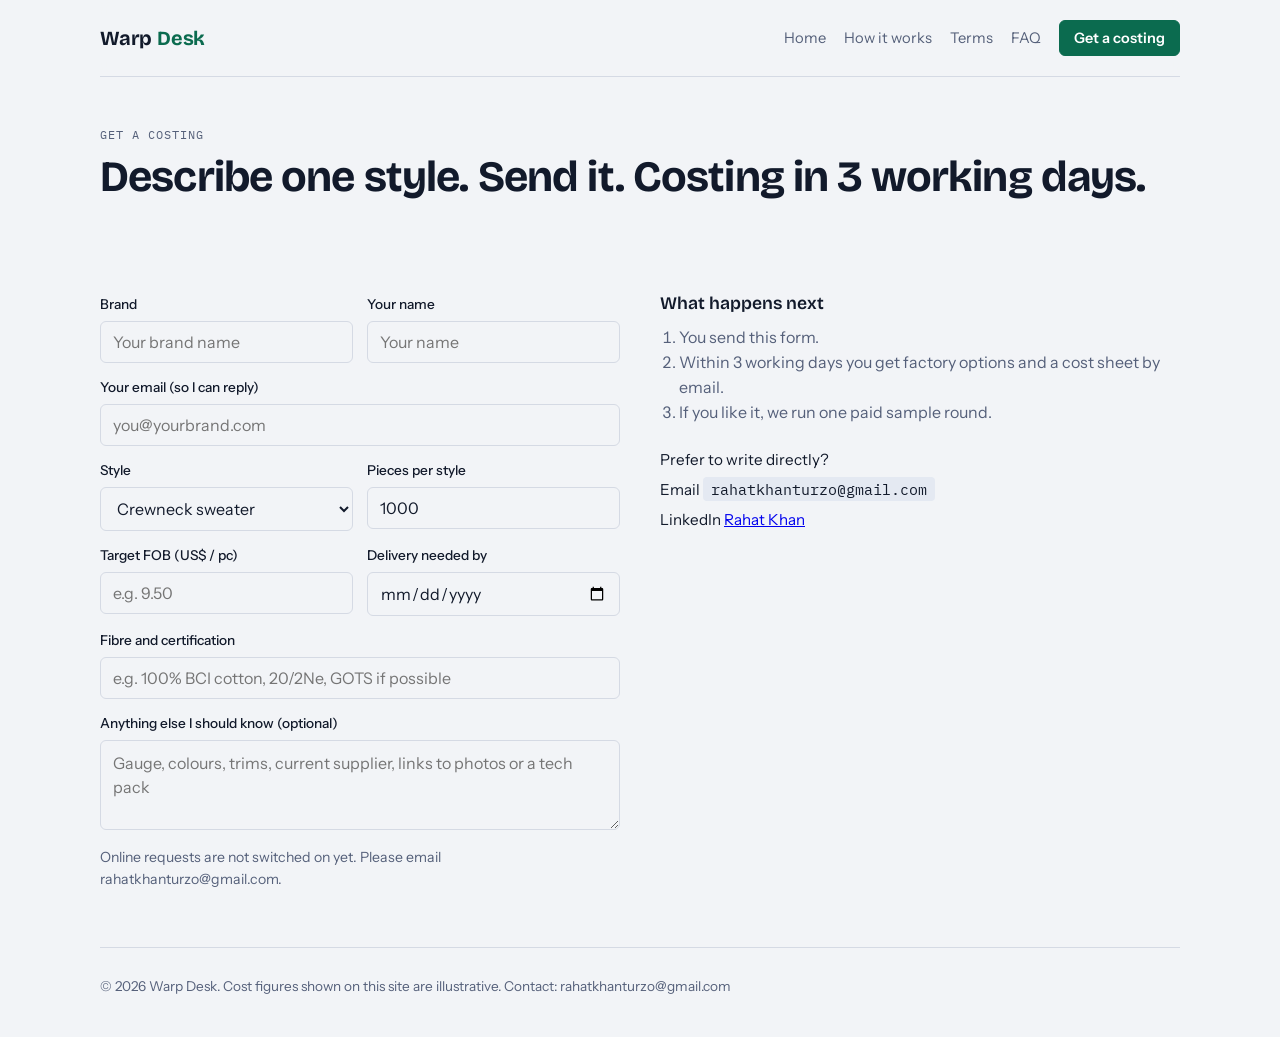
==== contact.html @ 583fd415 "Add files via upload" ====
<!doctype html>
<html lang="en">
<head>
<meta charset="utf-8">
<meta name="viewport" content="width=device-width,initial-scale=1,viewport-fit=cover">
<title>Get a free costing | Bangladesh knitwear sourcing | 7veins</title>
<meta name="description" content="Send a brief for one knitwear style and get factory options and a cost sheet by email.">
<meta property="og:type" content="website">
<meta property="og:site_name" content="7veins">
<meta property="og:title" content="Get a free costing | Bangladesh knitwear sourcing | 7veins">
<meta property="og:description" content="Send a brief for one knitwear style and get factory options and a cost sheet by email.">
<link rel="stylesheet" href="https://fonts.googleapis.com/css2?family=Bricolage+Grotesque:opsz,wght@12..96,500;12..96,700&family=Instrument+Sans:wght@400;500;600&family=IBM+Plex+Mono:wght@400;500&display=swap">
<link rel="stylesheet" href="style.css">
</head>
<body data-title="Get a costing">
<div class="wrap">
<header id="site-header"></header>
<main>
<div class="pagehead"><p class="eyebrow">Get a costing</p><h1 style="margin-top:10px">Describe one style. Send it. Costing in <span data-s="costingTime"></span>.</h1></div>
<section>
  <div class="two">
    <div>
      <div class="form">
        <div><label for="f-brand">Brand</label><input id="f-brand" type="text" placeholder="Your brand name"></div>
        <div><label for="f-name">Your name</label><input id="f-name" type="text" placeholder="Your name"></div>
        <div class="full"><label for="f-email">Your email (so I can reply)</label><input id="f-email" type="email" placeholder="you@yourbrand.com" autocomplete="email"></div>
        <div><label for="f-style">Style</label>
          <select id="f-style"><option>Crewneck sweater</option><option>Cardigan</option><option>T-shirt</option><option>Polo</option><option>Hoodie</option><option>Other knit</option></select></div>
        <div><label for="f-qty">Pieces per style</label><input id="f-qty" type="number" min="500" step="100" value="1000" inputmode="numeric"></div>
        <div><label for="f-fob">Target FOB (US$ / pc)</label><input id="f-fob" type="number" min="0" step="0.1" placeholder="e.g. 9.50" inputmode="decimal"></div>
        <div><label for="f-date">Delivery needed by</label><input id="f-date" type="date"></div>
        <input type="text" id="f-gotcha" tabindex="-1" autocomplete="off" aria-hidden="true" style="position:absolute;left:-9999px">
        <div class="full"><label for="f-fibre">Fibre and certification</label><input id="f-fibre" type="text" placeholder="e.g. 100% BCI cotton, 20/2Ne, GOTS if possible"></div>
        <div class="full"><label for="f-notes">Anything else I should know (optional)</label><textarea id="f-notes" style="min-height:90px;font-family:var(--body);font-size:1rem" placeholder="Gauge, colours, trims, current supplier, links to photos or a tech pack"></textarea></div>
      </div>
      <div class="row"><button class="btn" id="send" type="button" hidden>Send request</button><span class="status" id="st" role="status"></span></div>
    </div>
    <div>
      <h3>What happens next</h3>
      <ol style="color:var(--muted);padding-left:1.2em;margin:12px 0 0">
        <li>You send this form.</li>
        <li>Within <span data-s="costingTime"></span> you get factory options and a cost sheet by email.</li>
        <li>If you like it, we run one paid sample round.</li>
      </ol>
      <div class="contact">
        <span>Prefer to write directly?</span>
        <span>Email <code data-s="email"></code></span>
        <span id="wa" hidden>WhatsApp <code data-s="whatsapp"></code></span>
        <span>LinkedIn <a id="li" target="_blank" rel="noopener"></a></span>
      </div>
    </div>
  </div>
</section>
</main>
<footer id="site-footer"></footer>
</div>
<script src="settings.js"></script>
<script src="site.js"></script>
</body>
</html>
---- style.css ----
/* Layout: a costing-sheet page. Hero pairs the pitch with a live example cost sheet; sections follow the order of a real sourcing job. */
:root{
  --bg:#F2F4F7; --surface:#FFFFFF; --fg:#121A2B; --muted:#55607A; --line:#D5DAE4;
  --indigo:#23386B; --accent:#0B6B4F; --accent-fg:#FFFFFF; --soft:#E4E9F2;
  --display:'Bricolage Grotesque','Helvetica Neue',Arial,sans-serif;
  --body:'Instrument Sans','Helvetica Neue',Arial,sans-serif;
  --mono:'IBM Plex Mono',ui-monospace,Menlo,Consolas,monospace;
}
@media (prefers-color-scheme:dark){:root:not([data-theme="light"]){
  --bg:#0E1422; --surface:#161E31; --fg:#E7EBF3; --muted:#9AA6C0; --line:#2A3550;
  --indigo:#9DB4F0; --accent:#3FBF93; --accent-fg:#06281D; --soft:#1D2740; color-scheme:dark}}
:root[data-theme="dark"]{
  --bg:#0E1422; --surface:#161E31; --fg:#E7EBF3; --muted:#9AA6C0; --line:#2A3550;
  --indigo:#9DB4F0; --accent:#3FBF93; --accent-fg:#06281D; --soft:#1D2740; color-scheme:dark}
*{box-sizing:border-box}
:root{color-scheme:light}
img{max-width:100%}
[hidden]{display:none!important}
body{background:var(--bg);color:var(--fg);font-family:var(--body);font-size:16px;line-height:1.55;
  padding-left:max(16px,env(safe-area-inset-left,0px));padding-right:max(16px,env(safe-area-inset-right,0px));padding-block:0;margin:0}
.wrap{max-width:1080px;margin:0 auto}
h1,h2,h3{font-family:var(--display);line-height:1.1;text-wrap:balance;margin:0}
h1{font-size:clamp(2.2rem,5.4vw,3.6rem);font-weight:700;letter-spacing:-.02em}
h2{font-size:clamp(1.5rem,3vw,2.1rem);font-weight:700;letter-spacing:-.01em}
h3{font-size:1.1rem;font-weight:600}
p{margin:0}
.eyebrow{font-family:var(--mono);font-size:.78rem;letter-spacing:.08em;text-transform:uppercase;color:var(--muted)}
header.top{display:flex;flex-wrap:wrap;justify-content:space-between;align-items:center;gap:12px 16px;padding-block:20px;border-bottom:1px solid var(--line)}
.logo{font-family:var(--display);font-weight:700;font-size:1.25rem;letter-spacing:-.01em}
.logo span{color:var(--accent)}
nav{display:flex;flex-wrap:wrap;align-items:center;gap:8px 18px}
nav a{color:var(--muted);text-decoration:none;font-size:.92rem}
nav a.active{color:var(--fg);font-weight:600}
nav a.btn{padding:8px 14px;font-size:.9rem;color:var(--accent-fg)}
nav a.btn:hover,nav a.btn:focus-visible{color:var(--accent-fg)}
nav a:hover,nav a:focus-visible{color:var(--fg)}
.hero{display:grid;grid-template-columns:1.05fr 1fr;gap:40px;padding-block:56px 64px;align-items:start}
.hero .lead{margin-top:20px;font-size:1.12rem;color:var(--muted);max-width:34em}
.hero .cta{margin-top:28px;display:flex;gap:12px;flex-wrap:wrap}
.btn{display:inline-block;font:600 .98rem var(--body);padding:12px 20px;border-radius:6px;border:1px solid var(--accent);background:var(--accent);color:var(--accent-fg);text-decoration:none;cursor:pointer}
.btn.ghost{background:transparent;color:var(--fg);border-color:var(--line)}
.btn:focus-visible,input:focus-visible,select:focus-visible,textarea:focus-visible,a:focus-visible{outline:2px solid var(--accent);outline-offset:2px}
.facts{margin-top:32px;display:flex;gap:28px;flex-wrap:wrap}
.facts div{font-family:var(--mono);font-size:.82rem;color:var(--muted)}
.facts b{display:block;font-family:var(--display);font-size:1.5rem;color:var(--fg);font-weight:700}
.sheet{background:var(--surface);border:1px solid var(--line);border-radius:8px;padding:20px;min-width:0}
.sheet h3{font-family:var(--mono);font-size:.8rem;font-weight:500;letter-spacing:.06em;text-transform:uppercase;color:var(--muted)}
.sheet .style{margin:6px 0 14px;font-family:var(--display);font-weight:600;font-size:1.15rem}
.tw{overflow-x:auto}
table{width:100%;border-collapse:collapse;font-size:.92rem}
th,td{padding:9px 8px;text-align:left;border-bottom:1px solid var(--line);vertical-align:top}
th{font-weight:600;color:var(--muted);font-size:.8rem}
td.n,th.n{text-align:right;font-family:var(--mono);font-variant-numeric:tabular-nums;white-space:nowrap}
tr.total td{border-bottom:0;border-top:2px solid var(--fg);font-weight:600}
.qty{display:flex;align-items:center;gap:10px;margin-top:14px;flex-wrap:wrap;font-size:.92rem}
.qty input{width:110px}
.ov{font-family:var(--mono);font-variant-numeric:tabular-nums;font-weight:500}
.note{margin-top:12px;font-size:.8rem;color:var(--muted)}
input,select,textarea{font:400 1rem var(--body);color:var(--fg);background:var(--bg);border:1px solid var(--line);border-radius:6px;padding:10px 12px;width:100%}
textarea{min-height:170px;font-family:var(--mono);font-size:.88rem;line-height:1.5}
label{display:block;font-size:.85rem;font-weight:500;margin-bottom:6px}
section{padding-block:56px;border-top:1px solid var(--line)}
section>.eyebrow{margin-bottom:10px}
.grid4{display:grid;grid-template-columns:repeat(4,1fr);gap:20px;margin-top:28px}
.grid4>div{min-width:0}
.grid4 p{color:var(--muted);margin-top:8px;font-size:.95rem}
.grid4 h3{padding-top:12px;border-top:2px solid var(--indigo)}
ol.steps{list-style:none;margin:28px 0 0;padding:0;display:grid;gap:0;border:1px solid var(--line);border-radius:8px;background:var(--surface)}
ol.steps li{display:grid;grid-template-columns:150px 1fr 120px;gap:16px;padding:16px 20px;border-bottom:1px solid var(--line);align-items:baseline}
ol.steps li:last-child{border-bottom:0}
ol.steps b{font-family:var(--display);font-size:1.05rem}
ol.steps .t{font-family:var(--mono);font-size:.82rem;color:var(--muted);text-align:right}
ol.steps p{color:var(--muted);font-size:.95rem}
.two{display:grid;grid-template-columns:1fr 1fr;gap:40px;margin-top:28px}
.two>*{min-width:0}
.terms td:first-child{font-weight:600;width:38%}
.fit h3{margin-bottom:10px}
.fit ul{margin:0;padding-left:1.1em;color:var(--muted)}
.fit li{margin-bottom:6px}
.form{display:grid;grid-template-columns:1fr 1fr;gap:14px}
.form .full{grid-column:1/-1}
.out{margin-top:14px}
.row{display:flex;gap:10px;margin-top:10px;flex-wrap:wrap;align-items:center}
.status{font-size:.88rem;color:var(--muted)}
.contact{margin-top:24px;display:grid;gap:6px;font-size:.95rem}
.contact code{font-family:var(--mono);background:var(--soft);padding:2px 8px;border-radius:4px;user-select:all}
details{border-bottom:1px solid var(--line);padding:14px 0}
summary{cursor:pointer;font-weight:600}
details p{color:var(--muted);margin-top:8px}
footer{padding-block:28px 40px;border-top:1px solid var(--line);font-size:.85rem;color:var(--muted)}
@media (max-width:860px){
  .hero{grid-template-columns:1fr;padding-block:36px 44px}
  .grid4{grid-template-columns:1fr 1fr}
  .two{grid-template-columns:1fr;gap:28px}
  ol.steps li{grid-template-columns:1fr;gap:4px}
  ol.steps .t{text-align:left}
}
@media (max-width:520px){
  .grid4{grid-template-columns:1fr}
  .form{grid-template-columns:1fr}
}
@media (prefers-reduced-motion:no-preference){.btn{transition:filter .15s}.btn:hover{filter:brightness(1.08)}}

.pagehead{padding-block:48px 8px}
.pagehead h1{font-size:clamp(1.9rem,4.2vw,2.7rem)}
.pagehead .lead{margin-top:14px;color:var(--muted);font-size:1.08rem;max-width:36em}
.pagehead+section{border-top:0}
.linkcards{display:grid;grid-template-columns:repeat(3,1fr);gap:16px;margin-top:24px}
a.card{display:block;border:1px solid var(--line);background:var(--surface);border-radius:8px;padding:18px;text-decoration:none;color:inherit;min-width:0}
a.card:hover,a.card:focus-visible{border-color:var(--accent)}
a.card p{color:var(--muted);margin-top:6px;font-size:.93rem}
a.card .go{display:block;margin-top:12px;font-family:var(--mono);font-size:.82rem;color:var(--accent)}
.endcta{display:flex;gap:12px;flex-wrap:wrap;margin-top:28px}
@media (max-width:860px){.linkcards{grid-template-columns:1fr}}

/* ---------- motion and polish ---------- */
header.top{position:sticky;top:0;z-index:30;background:color-mix(in srgb,var(--bg) 90%,transparent);-webkit-backdrop-filter:blur(8px);backdrop-filter:blur(8px)}
header.top.scrolled{box-shadow:0 10px 24px -18px rgba(0,0,0,.45)}
nav a:not(.btn){position:relative}
nav a:not(.btn)::after{content:"";position:absolute;left:0;right:0;bottom:-5px;height:2px;background:var(--accent);transform:scaleX(0);transform-origin:left}
nav a:not(.btn):hover::after,nav a:not(.btn):focus-visible::after,nav a.active::after{transform:scaleX(1)}
.hero{position:relative;isolation:isolate}
.veins-wrap{position:absolute;inset:0;overflow:hidden;pointer-events:none;z-index:-1}
.veins{width:100%;height:100%;display:block}
.veins path{fill:none;stroke:var(--accent);stroke-width:1.6;stroke-linecap:round;opacity:.24;stroke-dasharray:1}
@media (prefers-reduced-motion:no-preference){
  @keyframes rise{from{opacity:0;transform:translateY(16px)}to{opacity:1;transform:none}}
  @keyframes draw{to{stroke-dashoffset:0}}
  @keyframes rowin{from{opacity:0;transform:translateX(-8px)}to{opacity:1;transform:none}}
  .hero .eyebrow,.hero h1,.hero .lead,.hero .cta,.hero .facts,.hero .sheet,.pagehead>*{animation:rise .75s cubic-bezier(.2,.7,.2,1) both}
  .hero .eyebrow,.pagehead .eyebrow{animation-delay:.05s}
  .hero h1,.pagehead h1{animation-delay:.15s}
  .hero .lead,.pagehead .lead{animation-delay:.28s}
  .hero .cta{animation-delay:.4s}
  .hero .facts{animation-delay:.52s}
  .hero .sheet{animation-delay:.35s}
  .veins path{stroke-dashoffset:1;animation:draw 2.6s cubic-bezier(.4,0,.2,1) forwards;animation-delay:calc(var(--d,0)*1s)}
  .sheet tbody tr{animation:rowin .5s ease both;animation-delay:calc(.7s + var(--i,0)*.09s)}
  .rv{opacity:0;transform:translateY(20px);transition:opacity .7s ease,transform .7s cubic-bezier(.2,.7,.2,1)}
  .rv.in{opacity:1;transform:none}
  .btn{transition:transform .18s ease,filter .18s ease}
  .btn:hover{transform:translateY(-2px)}
  a.card{transition:transform .22s ease,border-color .22s ease,box-shadow .22s ease}
  a.card:hover,a.card:focus-visible{transform:translateY(-4px);box-shadow:0 16px 30px -22px rgba(0,0,0,.5)}
  nav a:not(.btn)::after{transition:transform .25s ease}
  header.top{transition:box-shadow .25s ease}
}
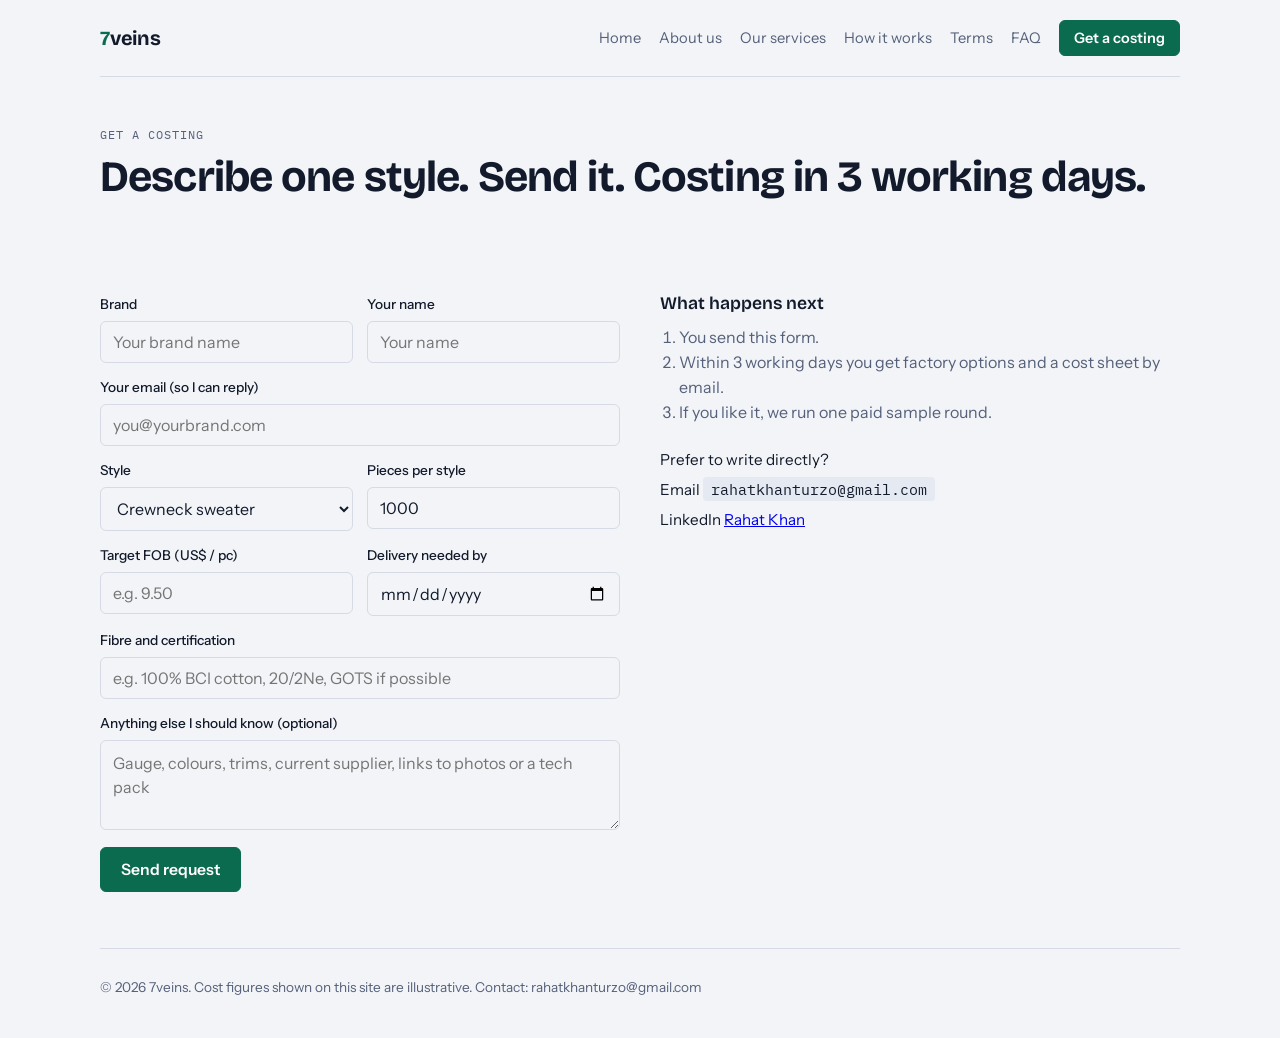
==== commit 5d930c89: "Add files via upload" ====
--- a/contact.html
+++ b/contact.html
@@ -3,6 +3,7 @@
 <head>
 <meta charset="utf-8">
 <meta name="viewport" content="width=device-width,initial-scale=1,viewport-fit=cover">
+<script>if(!(window.matchMedia&&matchMedia('(prefers-reduced-motion: reduce)').matches))document.documentElement.classList.add('m')</script>
 <title>Get a free costing | Bangladesh knitwear sourcing | 7veins</title>
 <meta name="description" content="Send a brief for one knitwear style and get factory options and a cost sheet by email.">
 <meta property="og:type" content="website">
--- a/style.css
+++ b/style.css
@@ -105,7 +105,7 @@
 .pagehead h1{font-size:clamp(1.9rem,4.2vw,2.7rem)}
 .pagehead .lead{margin-top:14px;color:var(--muted);font-size:1.08rem;max-width:36em}
 .pagehead+section{border-top:0}
-.linkcards{display:grid;grid-template-columns:repeat(3,1fr);gap:16px;margin-top:24px}
+.linkcards{display:grid;grid-template-columns:repeat(auto-fit,minmax(210px,1fr));gap:16px;margin-top:24px}
 a.card{display:block;border:1px solid var(--line);background:var(--surface);border-radius:8px;padding:18px;text-decoration:none;color:inherit;min-width:0}
 a.card:hover,a.card:focus-visible{border-color:var(--accent)}
 a.card p{color:var(--muted);margin-top:6px;font-size:.93rem}
@@ -127,21 +127,23 @@
   @keyframes rise{from{opacity:0;transform:translateY(16px)}to{opacity:1;transform:none}}
   @keyframes draw{to{stroke-dashoffset:0}}
   @keyframes rowin{from{opacity:0;transform:translateX(-8px)}to{opacity:1;transform:none}}
-  .hero .eyebrow,.hero h1,.hero .lead,.hero .cta,.hero .facts,.hero .sheet,.pagehead>*{animation:rise .75s cubic-bezier(.2,.7,.2,1) both}
-  .hero .eyebrow,.pagehead .eyebrow{animation-delay:.05s}
-  .hero h1,.pagehead h1{animation-delay:.15s}
-  .hero .lead,.pagehead .lead{animation-delay:.28s}
-  .hero .cta{animation-delay:.4s}
-  .hero .facts{animation-delay:.52s}
-  .hero .sheet{animation-delay:.35s}
   .veins path{stroke-dashoffset:1;animation:draw 2.6s cubic-bezier(.4,0,.2,1) forwards;animation-delay:calc(var(--d,0)*1s)}
-  .sheet tbody tr{animation:rowin .5s ease both;animation-delay:calc(.7s + var(--i,0)*.09s)}
+  .sheet tbody tr{animation:rowin .5s ease both;animation-delay:calc(1s + var(--i,0)*.09s)}
   .rv{opacity:0;transform:translateY(20px);transition:opacity .7s ease,transform .7s cubic-bezier(.2,.7,.2,1)}
   .rv.in{opacity:1;transform:none}
   .btn{transition:transform .18s ease,filter .18s ease}
   .btn:hover{transform:translateY(-2px)}
   a.card{transition:transform .22s ease,border-color .22s ease,box-shadow .22s ease}
+  a.card.rv{transition:opacity .7s ease,transform .7s cubic-bezier(.2,.7,.2,1)}
   a.card:hover,a.card:focus-visible{transform:translateY(-4px);box-shadow:0 16px 30px -22px rgba(0,0,0,.5)}
   nav a:not(.btn)::after{transition:transform .25s ease}
   header.top{transition:box-shadow .25s ease}
 }
+
+html.m main{opacity:0;animation:showmain 0s 2.5s forwards}
+html.m.ready main{opacity:1;animation:none}
+@keyframes showmain{to{opacity:1}}
+.svc td:first-child{font-weight:600;width:22%}
+.svc td:last-child{width:28%;color:var(--muted)}
+.grid4.three{grid-template-columns:repeat(3,1fr)}
+@media (max-width:860px){.grid4.three{grid-template-columns:1fr}}
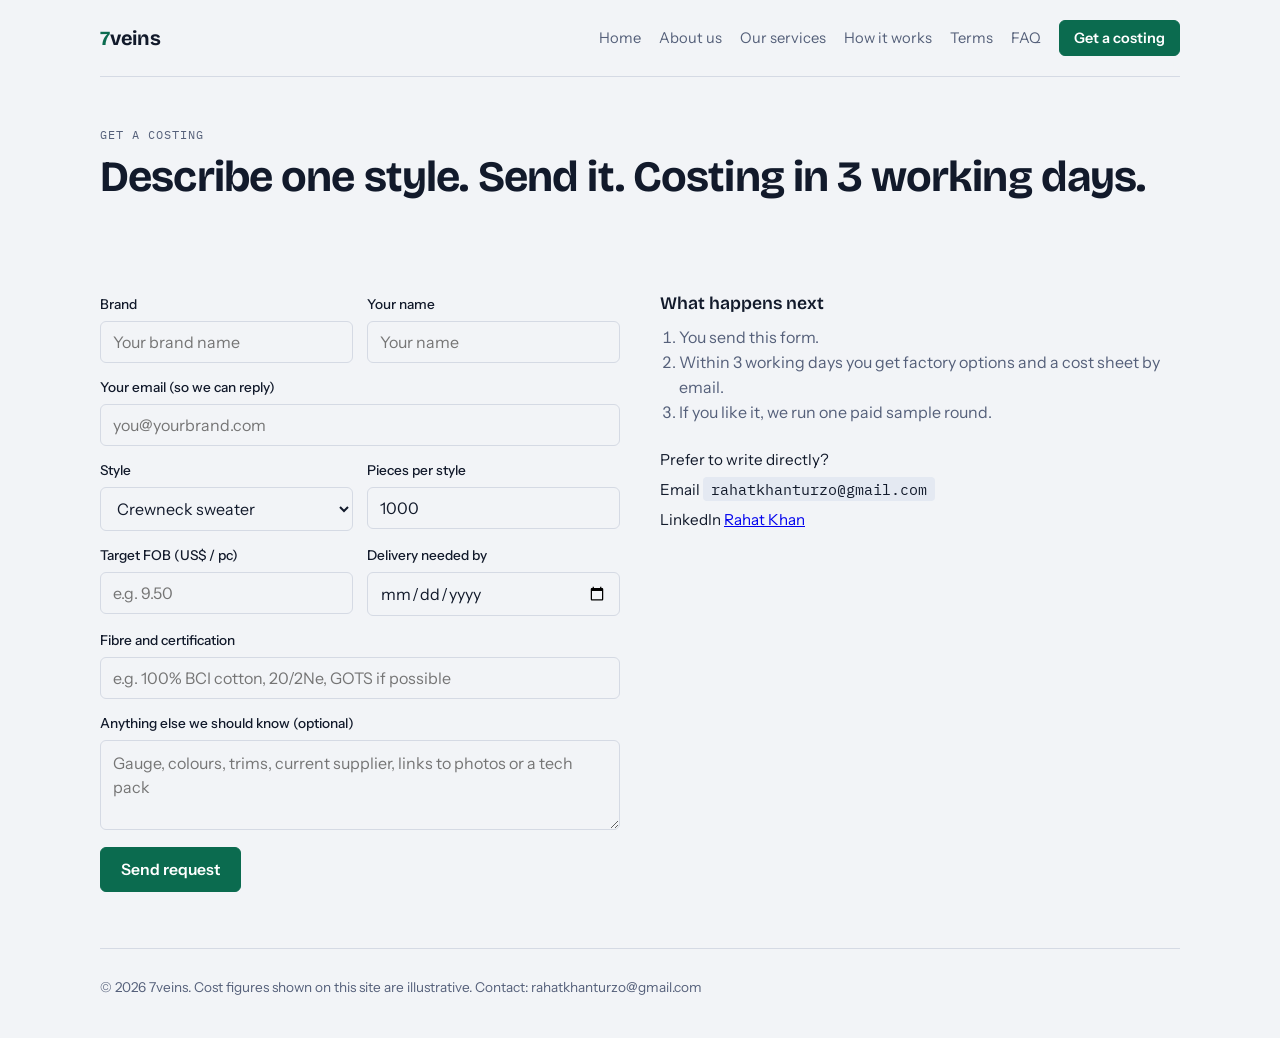
==== commit 59d48a65: "Add files via upload" ====
--- a/contact.html
+++ b/contact.html
@@ -24,7 +24,7 @@
       <div class="form">
         <div><label for="f-brand">Brand</label><input id="f-brand" type="text" placeholder="Your brand name"></div>
         <div><label for="f-name">Your name</label><input id="f-name" type="text" placeholder="Your name"></div>
-        <div class="full"><label for="f-email">Your email (so I can reply)</label><input id="f-email" type="email" placeholder="you@yourbrand.com" autocomplete="email"></div>
+        <div class="full"><label for="f-email">Your email (so we can reply)</label><input id="f-email" type="email" placeholder="you@yourbrand.com" autocomplete="email"></div>
         <div><label for="f-style">Style</label>
           <select id="f-style"><option>Crewneck sweater</option><option>Cardigan</option><option>T-shirt</option><option>Polo</option><option>Hoodie</option><option>Other knit</option></select></div>
         <div><label for="f-qty">Pieces per style</label><input id="f-qty" type="number" min="500" step="100" value="1000" inputmode="numeric"></div>
@@ -32,7 +32,7 @@
         <div><label for="f-date">Delivery needed by</label><input id="f-date" type="date"></div>
         <input type="text" id="f-gotcha" tabindex="-1" autocomplete="off" aria-hidden="true" style="position:absolute;left:-9999px">
         <div class="full"><label for="f-fibre">Fibre and certification</label><input id="f-fibre" type="text" placeholder="e.g. 100% BCI cotton, 20/2Ne, GOTS if possible"></div>
-        <div class="full"><label for="f-notes">Anything else I should know (optional)</label><textarea id="f-notes" style="min-height:90px;font-family:var(--body);font-size:1rem" placeholder="Gauge, colours, trims, current supplier, links to photos or a tech pack"></textarea></div>
+        <div class="full"><label for="f-notes">Anything else we should know (optional)</label><textarea id="f-notes" style="min-height:90px;font-family:var(--body);font-size:1rem" placeholder="Gauge, colours, trims, current supplier, links to photos or a tech pack"></textarea></div>
       </div>
       <div class="row"><button class="btn" id="send" type="button" hidden>Send request</button><span class="status" id="st" role="status"></span></div>
     </div>
